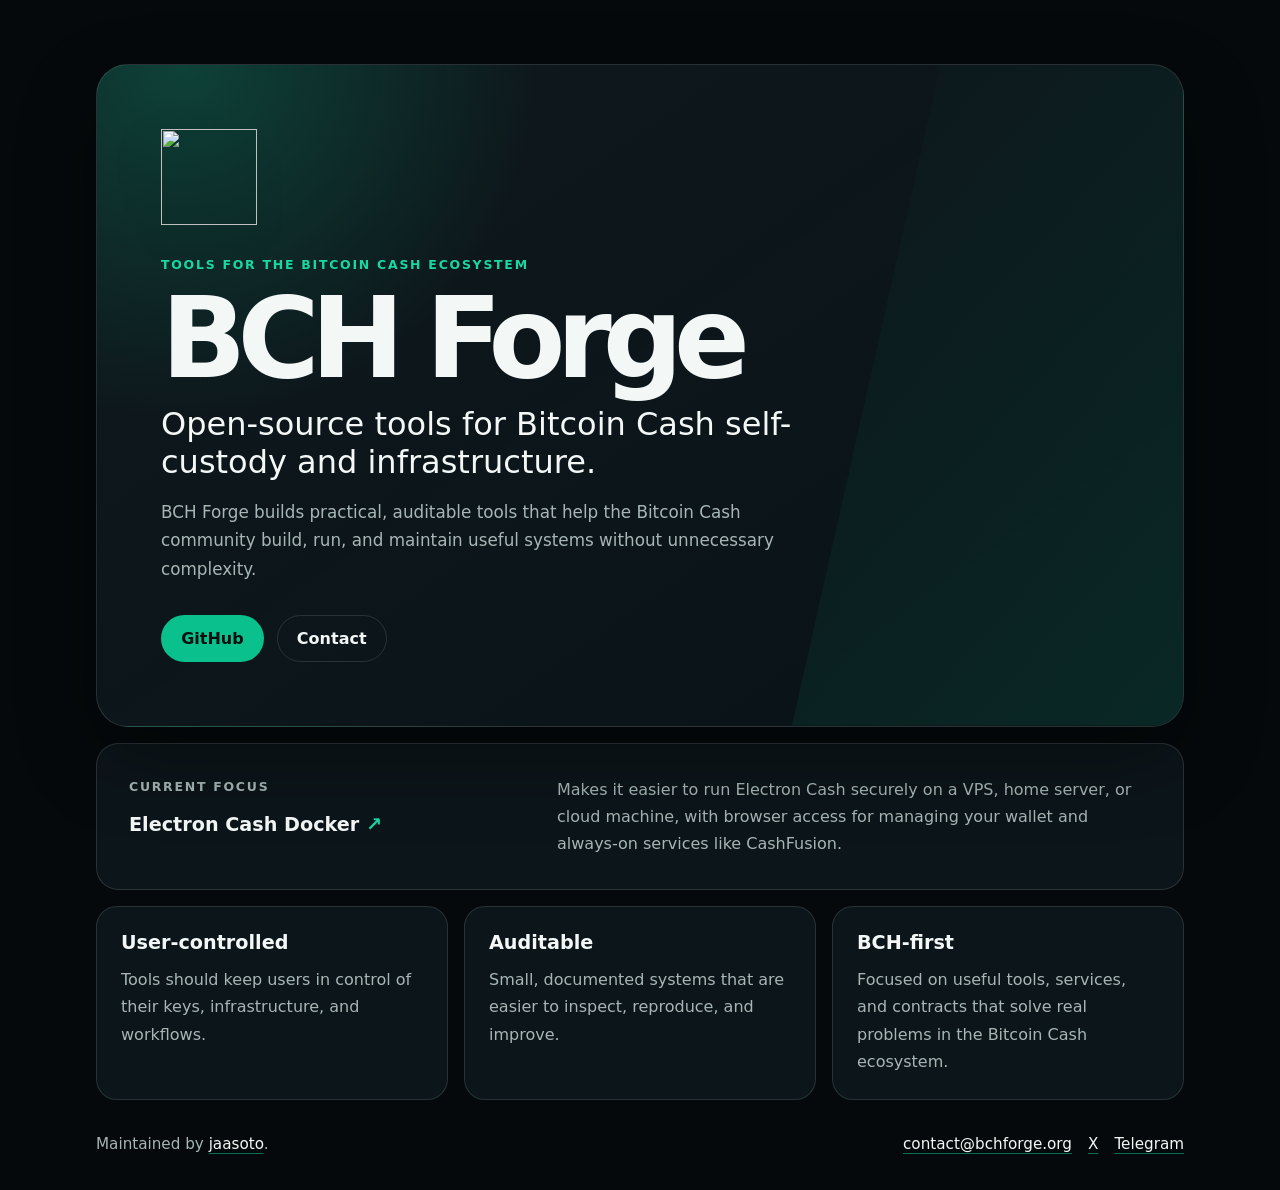
==== index.html @ 1ff4c544 "Update Electron Cash Docker project link" ====
<!doctype html>
<html lang="en">
  <head>
    <meta charset="utf-8">
    <meta name="viewport" content="width=device-width, initial-scale=1">
    <meta
      name="description"
      content="BCH Forge builds open-source tools for Bitcoin Cash self-custody and infrastructure."
    >
    <meta property="og:type" content="website">
    <meta property="og:url" content="https://bchforge.org/">
    <meta property="og:title" content="BCH Forge">
    <meta
      property="og:description"
      content="Open-source tools for Bitcoin Cash self-custody and infrastructure."
    >
    <meta property="og:image" content="https://bchforge.org/assets/social-card.png">
    <meta name="twitter:card" content="summary_large_image">
    <meta name="twitter:title" content="BCH Forge">
    <meta
      name="twitter:description"
      content="Open-source tools for Bitcoin Cash self-custody and infrastructure."
    >
    <meta name="twitter:image" content="https://bchforge.org/assets/social-card.png">
    <title>BCH Forge</title>
    <link rel="icon" href="assets/favicon.svg" type="image/svg+xml">
    <link rel="apple-touch-icon" href="assets/apple-touch-icon.png">
    <link rel="stylesheet" href="styles.css">
  </head>
  <body>
    <main class="page-shell">
      <section class="hero" aria-labelledby="hero-title">
        <img class="brand-mark" src="assets/mark.svg" alt="" width="96" height="96">
        <p class="eyebrow">Tools for the Bitcoin Cash ecosystem</p>
        <h1 id="hero-title">BCH Forge</h1>
        <p class="tagline">Open-source tools for Bitcoin Cash self-custody and infrastructure.</p>
        <p class="intro">
          BCH Forge builds practical, auditable tools that help the Bitcoin Cash
          community build, run, and maintain useful systems without unnecessary complexity.
        </p>
        <div class="actions" aria-label="Primary links">
          <a class="button primary" href="https://github.com/bchforge">GitHub</a>
          <a class="button" href="mailto:contact@bchforge.org">Contact</a>
        </div>
      </section>

      <section class="panel" aria-labelledby="focus-title">
        <div>
          <p class="section-label">Current focus</p>
          <h2 id="focus-title">
            <a href="https://github.com/bchforge/electron-cash-docker">
              Electron Cash Docker <span aria-hidden="true">&#8599;</span>
            </a>
          </h2>
        </div>
        <p>
          Makes it easier to run Electron Cash securely on a VPS, home server, or
          cloud machine, with browser access for managing your wallet and always-on
          services like CashFusion.
        </p>
      </section>

      <section class="grid" aria-label="BCH Forge principles">
        <article>
          <h2>User-controlled</h2>
          <p>Tools should keep users in control of their keys, infrastructure, and workflows.</p>
        </article>
        <article>
          <h2>Auditable</h2>
          <p>Small, documented systems that are easier to inspect, reproduce, and improve.</p>
        </article>
        <article>
          <h2>BCH-first</h2>
          <p>Focused on useful tools, services, and contracts that solve real problems in the Bitcoin Cash ecosystem.</p>
        </article>
      </section>

      <footer>
        <span>Maintained by <a href="https://github.com/jaasoto">jaasoto</a>.</span>
        <span class="footer-links">
          <a href="mailto:contact@bchforge.org">contact@bchforge.org</a>
          <a href="https://x.com/bchforge" rel="noopener noreferrer">X</a>
          <a href="https://t.me/bchforge" rel="noopener noreferrer">Telegram</a>
        </span>
      </footer>
    </main>
  </body>
</html>
---- styles.css ----
:root {
  color-scheme: dark;
  --bg: #081114;
  --panel: #101b20;
  --panel-strong: #14252b;
  --text: #f3f8f7;
  --muted: #a6b6b5;
  --line: rgba(255, 255, 255, 0.12);
  --accent: #0ac18e;
  --accent-strong: #18d8a3;
  --shadow: rgba(0, 0, 0, 0.32);
}

* {
  box-sizing: border-box;
}

body {
  min-height: 100vh;
  margin: 0;
  color: var(--text);
  font-family:
    Inter, ui-sans-serif, system-ui, -apple-system, BlinkMacSystemFont, "Segoe UI",
    sans-serif;
  background: #05090b;
}

a {
  color: inherit;
}

.page-shell {
  width: min(68rem, calc(100% - 2rem));
  margin: 0 auto;
  padding: 4rem 0 2rem;
}

.hero {
  position: relative;
  overflow: hidden;
  padding: 4rem;
  border: 1px solid var(--line);
  border-radius: 2rem;
  background:
    radial-gradient(circle at 8% 0%, rgba(10, 193, 142, 0.24), transparent 22rem),
    linear-gradient(145deg, rgba(16, 27, 32, 0.94), rgba(10, 20, 24, 0.88));
  box-shadow: 0 2rem 5rem var(--shadow);
}

.hero::before {
  position: absolute;
  inset: 0 0 0 auto;
  width: 36%;
  background: linear-gradient(135deg, transparent 0%, rgba(10, 193, 142, 0.12) 100%);
  clip-path: polygon(38% 0, 100% 0, 100% 100%, 0 100%);
  content: "";
  pointer-events: none;
}

.hero > * {
  position: relative;
  z-index: 1;
}

.brand-mark {
  display: block;
  width: 6rem;
  height: 6rem;
  margin-bottom: 2rem;
  filter: drop-shadow(0 1.4rem 1.7rem rgba(0, 0, 0, 0.22));
}

.eyebrow,
.section-label {
  margin: 0 0 1rem;
  color: var(--accent-strong);
  font-size: 0.78rem;
  font-weight: 700;
  letter-spacing: 0.14em;
  text-transform: uppercase;
}

h1,
h2,
p {
  margin-top: 0;
}

h1 {
  margin-bottom: 1rem;
  font-size: clamp(3.4rem, 10vw, 7rem);
  line-height: 0.9;
  letter-spacing: -0.08em;
}

h2 {
  margin-bottom: 0.75rem;
  font-size: 1.2rem;
}

#focus-title a {
  text-decoration: none;
  transition: color 150ms ease;
}

#focus-title a span,
#focus-title a:hover {
  color: var(--accent-strong);
}

#focus-title a:focus-visible {
  outline: 2px solid var(--accent-strong);
  outline-offset: 0.25rem;
}

.tagline {
  max-width: 44rem;
  margin-bottom: 1rem;
  color: var(--text);
  font-size: clamp(1.35rem, 3vw, 2rem);
  line-height: 1.2;
}

.intro,
.panel p,
.grid p,
footer {
  color: var(--muted);
  line-height: 1.7;
}

.intro {
  max-width: 42rem;
  margin-bottom: 2rem;
  font-size: 1.05rem;
}

.actions {
  display: flex;
  flex-wrap: wrap;
  gap: 0.8rem;
}

.button {
  display: inline-flex;
  align-items: center;
  justify-content: center;
  min-height: 2.9rem;
  padding: 0 1.2rem;
  border: 1px solid var(--line);
  border-radius: 999px;
  color: var(--text);
  font-weight: 700;
  text-decoration: none;
  transition: transform 150ms ease, border-color 150ms ease, background 150ms ease;
}

.button:hover,
.button:focus-visible {
  border-color: rgba(10, 193, 142, 0.64);
  background: rgba(255, 255, 255, 0.06);
  transform: translateY(-1px);
}

.button.primary {
  border-color: transparent;
  color: #06110f;
  background: var(--accent);
}

.panel,
.grid article {
  border: 1px solid var(--line);
  background: rgba(16, 27, 32, 0.72);
}

.panel {
  display: grid;
  grid-template-columns: minmax(14rem, 0.8fr) minmax(0, 1.2fr);
  gap: 2rem;
  margin-top: 1rem;
  padding: 2rem;
  border-radius: 1.4rem;
}

.panel p:last-child,
.grid p:last-child {
  margin-bottom: 0;
}

.grid {
  display: grid;
  grid-template-columns: repeat(3, 1fr);
  gap: 1rem;
  margin-top: 1rem;
}

.grid article {
  min-height: 12rem;
  padding: 1.5rem;
  border-radius: 1.3rem;
}

footer {
  display: flex;
  flex-wrap: wrap;
  justify-content: space-between;
  align-items: center;
  gap: 1rem;
  padding: 2rem 0 0;
  font-size: 0.95rem;
}

.footer-links {
  display: inline-flex;
  flex-wrap: wrap;
  gap: 1rem;
}

footer a {
  color: var(--text);
  text-decoration-color: rgba(10, 193, 142, 0.55);
  text-underline-offset: 0.25rem;
}

@media (max-width: 760px) {
  .page-shell {
    width: min(100% - 1rem, 68rem);
    padding-top: 0.5rem;
  }

  .hero,
  .panel,
  .grid article {
    border-radius: 1.2rem;
  }

  .hero {
    padding: 2rem 1.2rem;
  }

  .brand-mark {
    width: 4.75rem;
    height: 4.75rem;
    margin-bottom: 1.4rem;
  }

  .panel,
  .grid {
    grid-template-columns: 1fr;
  }

  .panel {
    gap: 0.5rem;
    padding: 1.3rem;
  }

  .button {
    width: 100%;
  }
}
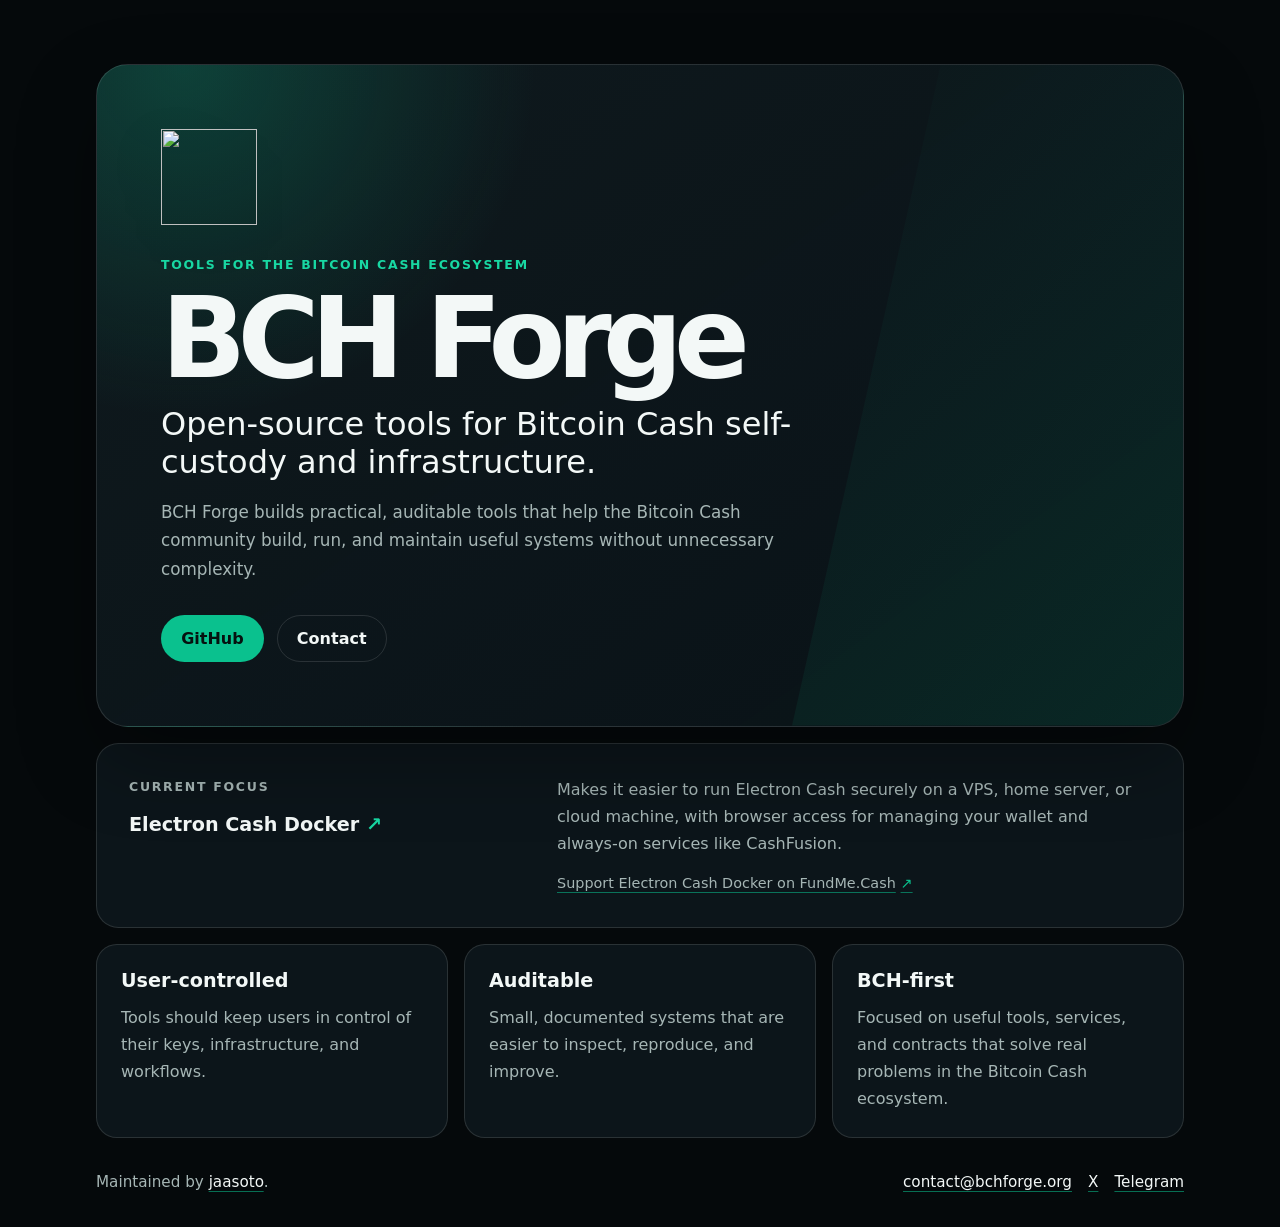
==== commit 3a0a4642: "feat: add Electron Cash Docker campaign link" ====
--- a/index.html
+++ b/index.html
@@ -53,11 +53,17 @@
             </a>
           </h2>
         </div>
-        <p>
-          Makes it easier to run Electron Cash securely on a VPS, home server, or
-          cloud machine, with browser access for managing your wallet and always-on
-          services like CashFusion.
-        </p>
+        <div class="focus-content">
+          <p>
+            Makes it easier to run Electron Cash securely on a VPS, home server, or
+            cloud machine, with browser access for managing your wallet and always-on
+            services like CashFusion.
+          </p>
+          <a class="funding-link" href="https://fundme.cash/campaign/154">
+            Support Electron Cash Docker on FundMe.Cash
+            <span aria-hidden="true">&#8599;</span>
+          </a>
+        </div>
       </section>
 
       <section class="grid" aria-label="BCH Forge principles">
--- a/styles.css
+++ b/styles.css
@@ -113,6 +113,35 @@
   outline-offset: 0.25rem;
 }
 
+.focus-content p {
+  margin-bottom: 1rem;
+}
+
+.funding-link {
+  display: inline-flex;
+  align-items: baseline;
+  gap: 0.3rem;
+  color: var(--muted);
+  font-size: 0.9rem;
+  line-height: 1.5;
+  text-decoration-color: rgba(10, 193, 142, 0.55);
+  text-underline-offset: 0.25rem;
+  transition: color 150ms ease;
+}
+
+.funding-link span {
+  color: var(--accent);
+}
+
+.funding-link:hover {
+  color: var(--accent-strong);
+}
+
+.funding-link:focus-visible {
+  outline: 2px solid var(--accent-strong);
+  outline-offset: 0.25rem;
+}
+
 .tagline {
   max-width: 44rem;
   margin-bottom: 1rem;
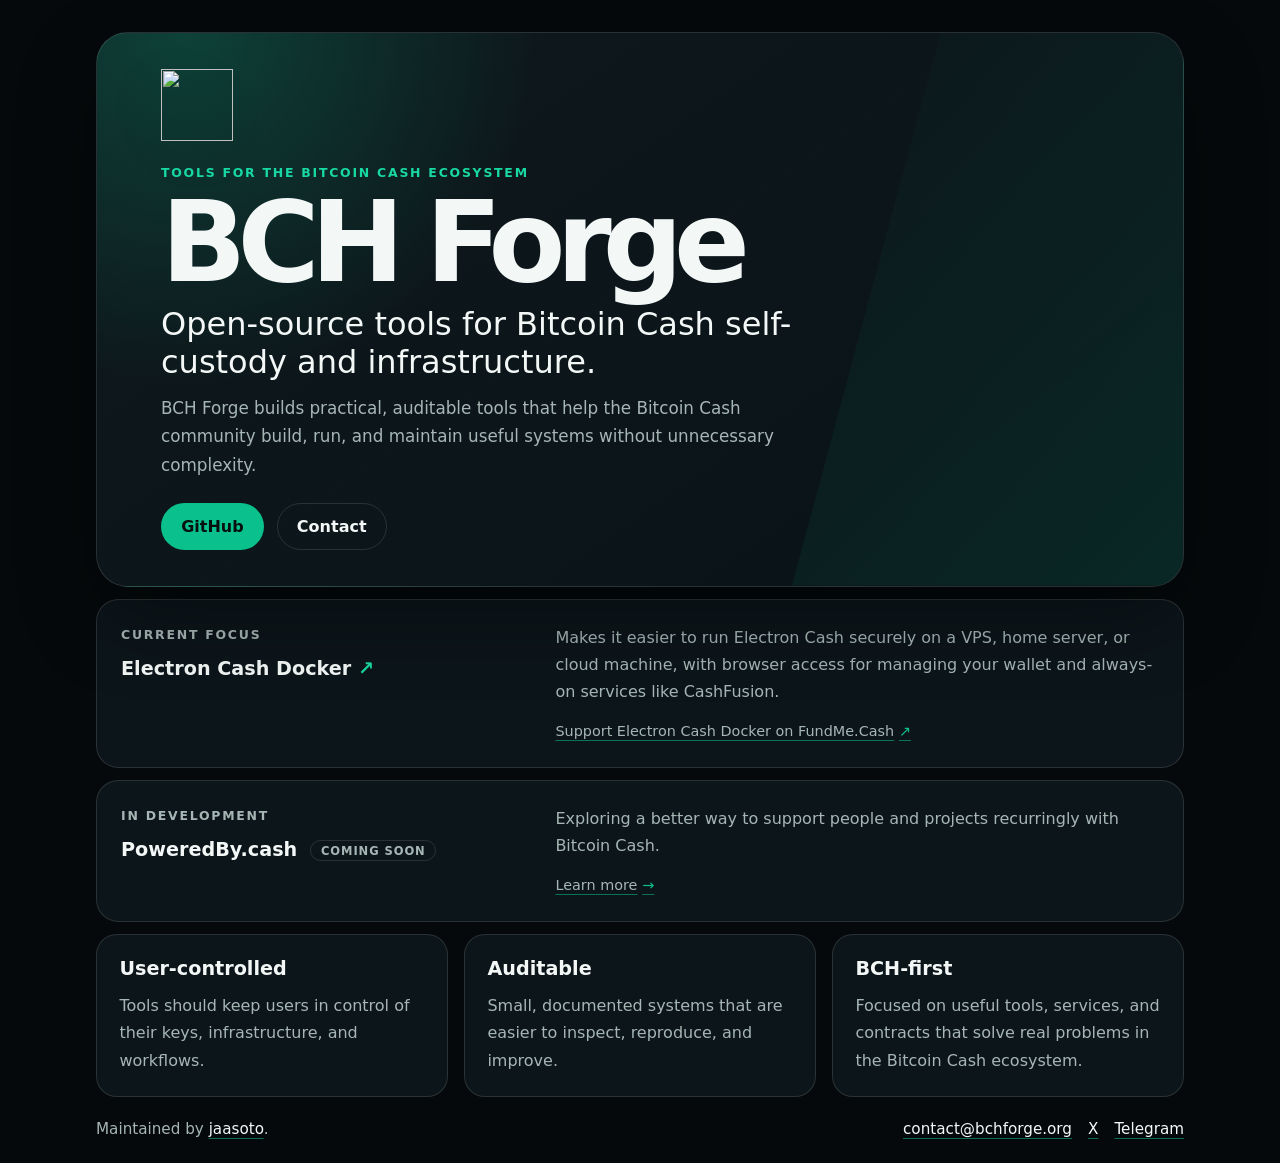
==== commit cffb307b: "feat: add PoweredBy.cash upcoming project" ====
--- a/index.html
+++ b/index.html
@@ -66,6 +66,26 @@
         </div>
       </section>
 
+      <section class="panel" aria-labelledby="next-title">
+        <div>
+          <p class="section-label">In development</p>
+          <h2 id="next-title">
+            PoweredBy.cash
+            <span class="status-badge">Coming soon</span>
+          </h2>
+        </div>
+        <div class="focus-content">
+          <p>
+            Exploring a better way to support people and projects recurringly
+            with Bitcoin Cash.
+          </p>
+          <a class="funding-link" href="https://poweredby.cash" rel="noopener noreferrer">
+            Learn more
+            <span aria-hidden="true">&#8594;</span>
+          </a>
+        </div>
+      </section>
+
       <section class="grid" aria-label="BCH Forge principles">
         <article>
           <h2>User-controlled</h2>
--- a/styles.css
+++ b/styles.css
@@ -32,13 +32,13 @@
 .page-shell {
   width: min(68rem, calc(100% - 2rem));
   margin: 0 auto;
-  padding: 4rem 0 2rem;
+  padding: 2rem 0 1.25rem;
 }
 
 .hero {
   position: relative;
   overflow: hidden;
-  padding: 4rem;
+  padding: 2.25rem 4rem;
   border: 1px solid var(--line);
   border-radius: 2rem;
   background:
@@ -64,15 +64,15 @@
 
 .brand-mark {
   display: block;
-  width: 6rem;
-  height: 6rem;
-  margin-bottom: 2rem;
+  width: 4.5rem;
+  height: 4.5rem;
+  margin-bottom: 1.5rem;
   filter: drop-shadow(0 1.4rem 1.7rem rgba(0, 0, 0, 0.22));
 }
 
 .eyebrow,
 .section-label {
-  margin: 0 0 1rem;
+  margin: 0 0 0.75rem;
   color: var(--accent-strong);
   font-size: 0.78rem;
   font-weight: 700;
@@ -87,7 +87,7 @@
 }
 
 h1 {
-  margin-bottom: 1rem;
+  margin-bottom: 0.75rem;
   font-size: clamp(3.4rem, 10vw, 7rem);
   line-height: 0.9;
   letter-spacing: -0.08em;
@@ -111,6 +111,20 @@
 #focus-title a:focus-visible {
   outline: 2px solid var(--accent-strong);
   outline-offset: 0.25rem;
+}
+
+.status-badge {
+  display: inline-block;
+  margin-left: 0.4rem;
+  padding: 0.15rem 0.6rem;
+  border: 1px solid var(--line);
+  border-radius: 999px;
+  color: var(--muted);
+  font-size: 0.72rem;
+  font-weight: 700;
+  letter-spacing: 0.08em;
+  text-transform: uppercase;
+  vertical-align: middle;
 }
 
 .focus-content p {
@@ -144,7 +158,7 @@
 
 .tagline {
   max-width: 44rem;
-  margin-bottom: 1rem;
+  margin-bottom: 0.75rem;
   color: var(--text);
   font-size: clamp(1.35rem, 3vw, 2rem);
   line-height: 1.2;
@@ -160,7 +174,7 @@
 
 .intro {
   max-width: 42rem;
-  margin-bottom: 2rem;
+  margin-bottom: 1.5rem;
   font-size: 1.05rem;
 }
 
@@ -207,8 +221,8 @@
   display: grid;
   grid-template-columns: minmax(14rem, 0.8fr) minmax(0, 1.2fr);
   gap: 2rem;
-  margin-top: 1rem;
-  padding: 2rem;
+  margin-top: 0.75rem;
+  padding: 1.5rem;
   border-radius: 1.4rem;
 }
 
@@ -221,12 +235,12 @@
   display: grid;
   grid-template-columns: repeat(3, 1fr);
   gap: 1rem;
-  margin-top: 1rem;
+  margin-top: 0.75rem;
 }
 
 .grid article {
-  min-height: 12rem;
-  padding: 1.5rem;
+  min-height: 10rem;
+  padding: 1.4rem;
   border-radius: 1.3rem;
 }
 
@@ -236,7 +250,7 @@
   justify-content: space-between;
   align-items: center;
   gap: 1rem;
-  padding: 2rem 0 0;
+  padding: 1.25rem 0 0;
   font-size: 0.95rem;
 }
 
@@ -269,9 +283,9 @@
   }
 
   .brand-mark {
-    width: 4.75rem;
-    height: 4.75rem;
-    margin-bottom: 1.4rem;
+    width: 4rem;
+    height: 4rem;
+    margin-bottom: 1.2rem;
   }
 
   .panel,
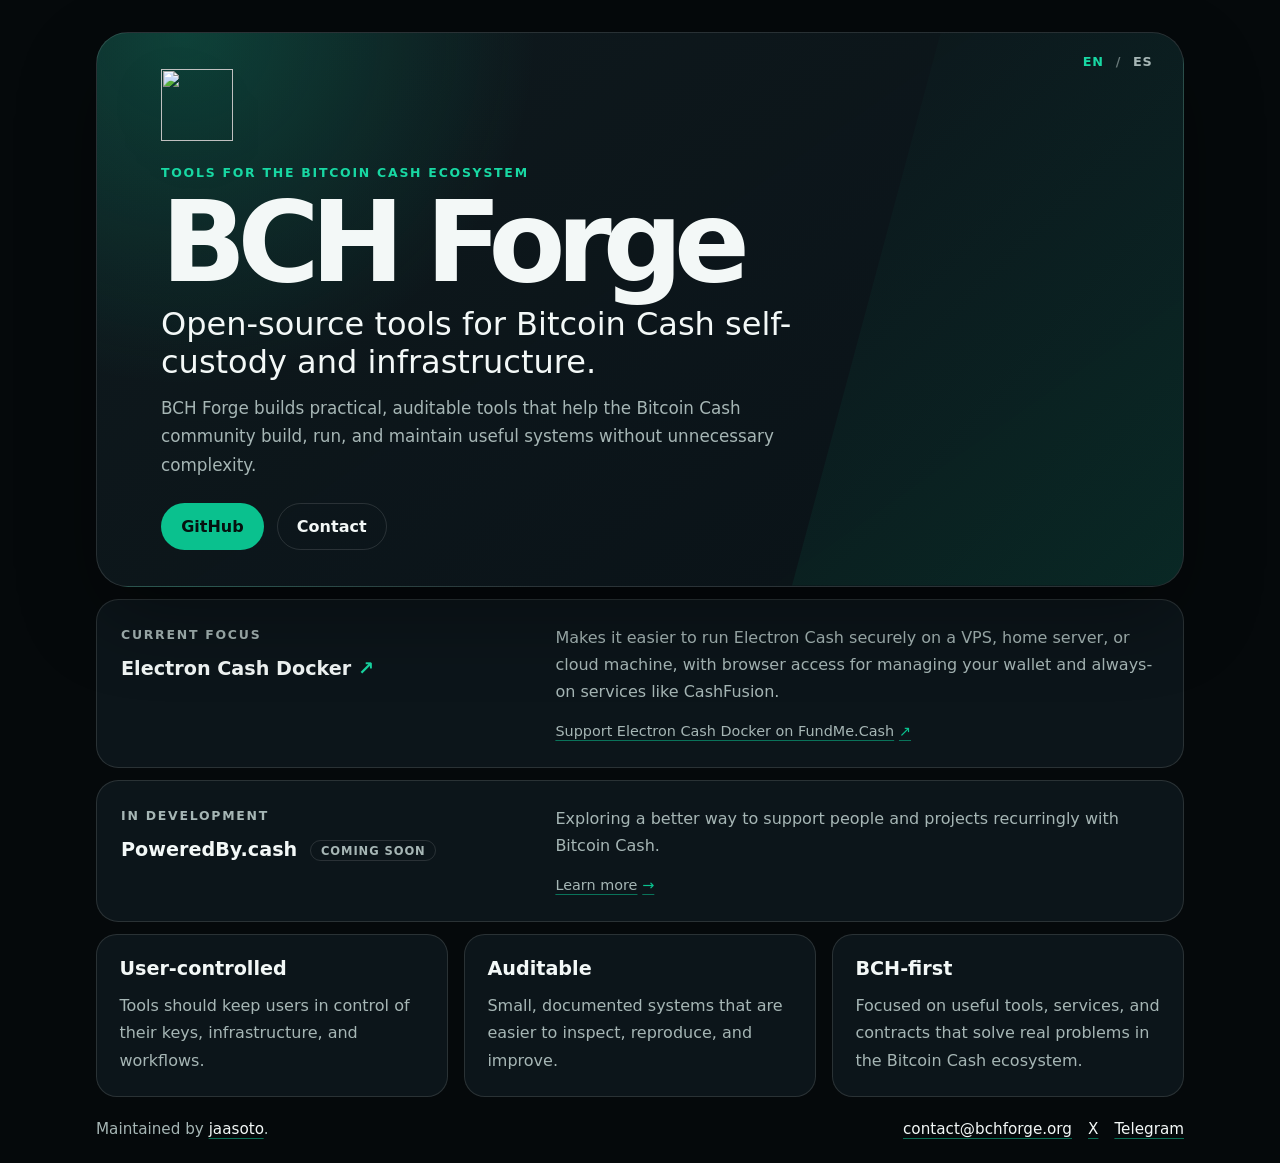
==== commit 2e97a1b1: "feat: add English and Spanish site localization" ====
--- a/index.html
+++ b/index.html
@@ -3,112 +3,18 @@
   <head>
     <meta charset="utf-8">
     <meta name="viewport" content="width=device-width, initial-scale=1">
-    <meta
-      name="description"
-      content="BCH Forge builds open-source tools for Bitcoin Cash self-custody and infrastructure."
-    >
-    <meta property="og:type" content="website">
-    <meta property="og:url" content="https://bchforge.org/">
-    <meta property="og:title" content="BCH Forge">
-    <meta
-      property="og:description"
-      content="Open-source tools for Bitcoin Cash self-custody and infrastructure."
-    >
-    <meta property="og:image" content="https://bchforge.org/assets/social-card.png">
-    <meta name="twitter:card" content="summary_large_image">
-    <meta name="twitter:title" content="BCH Forge">
-    <meta
-      name="twitter:description"
-      content="Open-source tools for Bitcoin Cash self-custody and infrastructure."
-    >
-    <meta name="twitter:image" content="https://bchforge.org/assets/social-card.png">
     <title>BCH Forge</title>
-    <link rel="icon" href="assets/favicon.svg" type="image/svg+xml">
-    <link rel="apple-touch-icon" href="assets/apple-touch-icon.png">
-    <link rel="stylesheet" href="styles.css">
+    <meta name="robots" content="noindex">
+    <meta http-equiv="refresh" content="0; url=/en/">
+    <link rel="canonical" href="https://bchforge.org/en/">
+    <link rel="alternate" hreflang="en" href="https://bchforge.org/en/">
+    <link rel="alternate" hreflang="es" href="https://bchforge.org/es/">
+    <link rel="alternate" hreflang="x-default" href="https://bchforge.org/en/">
   </head>
   <body>
-    <main class="page-shell">
-      <section class="hero" aria-labelledby="hero-title">
-        <img class="brand-mark" src="assets/mark.svg" alt="" width="96" height="96">
-        <p class="eyebrow">Tools for the Bitcoin Cash ecosystem</p>
-        <h1 id="hero-title">BCH Forge</h1>
-        <p class="tagline">Open-source tools for Bitcoin Cash self-custody and infrastructure.</p>
-        <p class="intro">
-          BCH Forge builds practical, auditable tools that help the Bitcoin Cash
-          community build, run, and maintain useful systems without unnecessary complexity.
-        </p>
-        <div class="actions" aria-label="Primary links">
-          <a class="button primary" href="https://github.com/bchforge">GitHub</a>
-          <a class="button" href="mailto:contact@bchforge.org">Contact</a>
-        </div>
-      </section>
-
-      <section class="panel" aria-labelledby="focus-title">
-        <div>
-          <p class="section-label">Current focus</p>
-          <h2 id="focus-title">
-            <a href="https://github.com/bchforge/electron-cash-docker">
-              Electron Cash Docker <span aria-hidden="true">&#8599;</span>
-            </a>
-          </h2>
-        </div>
-        <div class="focus-content">
-          <p>
-            Makes it easier to run Electron Cash securely on a VPS, home server, or
-            cloud machine, with browser access for managing your wallet and always-on
-            services like CashFusion.
-          </p>
-          <a class="funding-link" href="https://fundme.cash/campaign/154">
-            Support Electron Cash Docker on FundMe.Cash
-            <span aria-hidden="true">&#8599;</span>
-          </a>
-        </div>
-      </section>
-
-      <section class="panel" aria-labelledby="next-title">
-        <div>
-          <p class="section-label">In development</p>
-          <h2 id="next-title">
-            PoweredBy.cash
-            <span class="status-badge">Coming soon</span>
-          </h2>
-        </div>
-        <div class="focus-content">
-          <p>
-            Exploring a better way to support people and projects recurringly
-            with Bitcoin Cash.
-          </p>
-          <a class="funding-link" href="https://poweredby.cash" rel="noopener noreferrer">
-            Learn more
-            <span aria-hidden="true">&#8594;</span>
-          </a>
-        </div>
-      </section>
-
-      <section class="grid" aria-label="BCH Forge principles">
-        <article>
-          <h2>User-controlled</h2>
-          <p>Tools should keep users in control of their keys, infrastructure, and workflows.</p>
-        </article>
-        <article>
-          <h2>Auditable</h2>
-          <p>Small, documented systems that are easier to inspect, reproduce, and improve.</p>
-        </article>
-        <article>
-          <h2>BCH-first</h2>
-          <p>Focused on useful tools, services, and contracts that solve real problems in the Bitcoin Cash ecosystem.</p>
-        </article>
-      </section>
-
-      <footer>
-        <span>Maintained by <a href="https://github.com/jaasoto">jaasoto</a>.</span>
-        <span class="footer-links">
-          <a href="mailto:contact@bchforge.org">contact@bchforge.org</a>
-          <a href="https://x.com/bchforge" rel="noopener noreferrer">X</a>
-          <a href="https://t.me/bchforge" rel="noopener noreferrer">Telegram</a>
-        </span>
-      </footer>
-    </main>
+    <noscript>
+      BCH Forge &mdash; <a href="/en/">English</a> | <a href="/es/">Espa&ntilde;ol</a>
+    </noscript>
+    <script src="/js/locale-redirect.js"></script>
   </body>
 </html>
